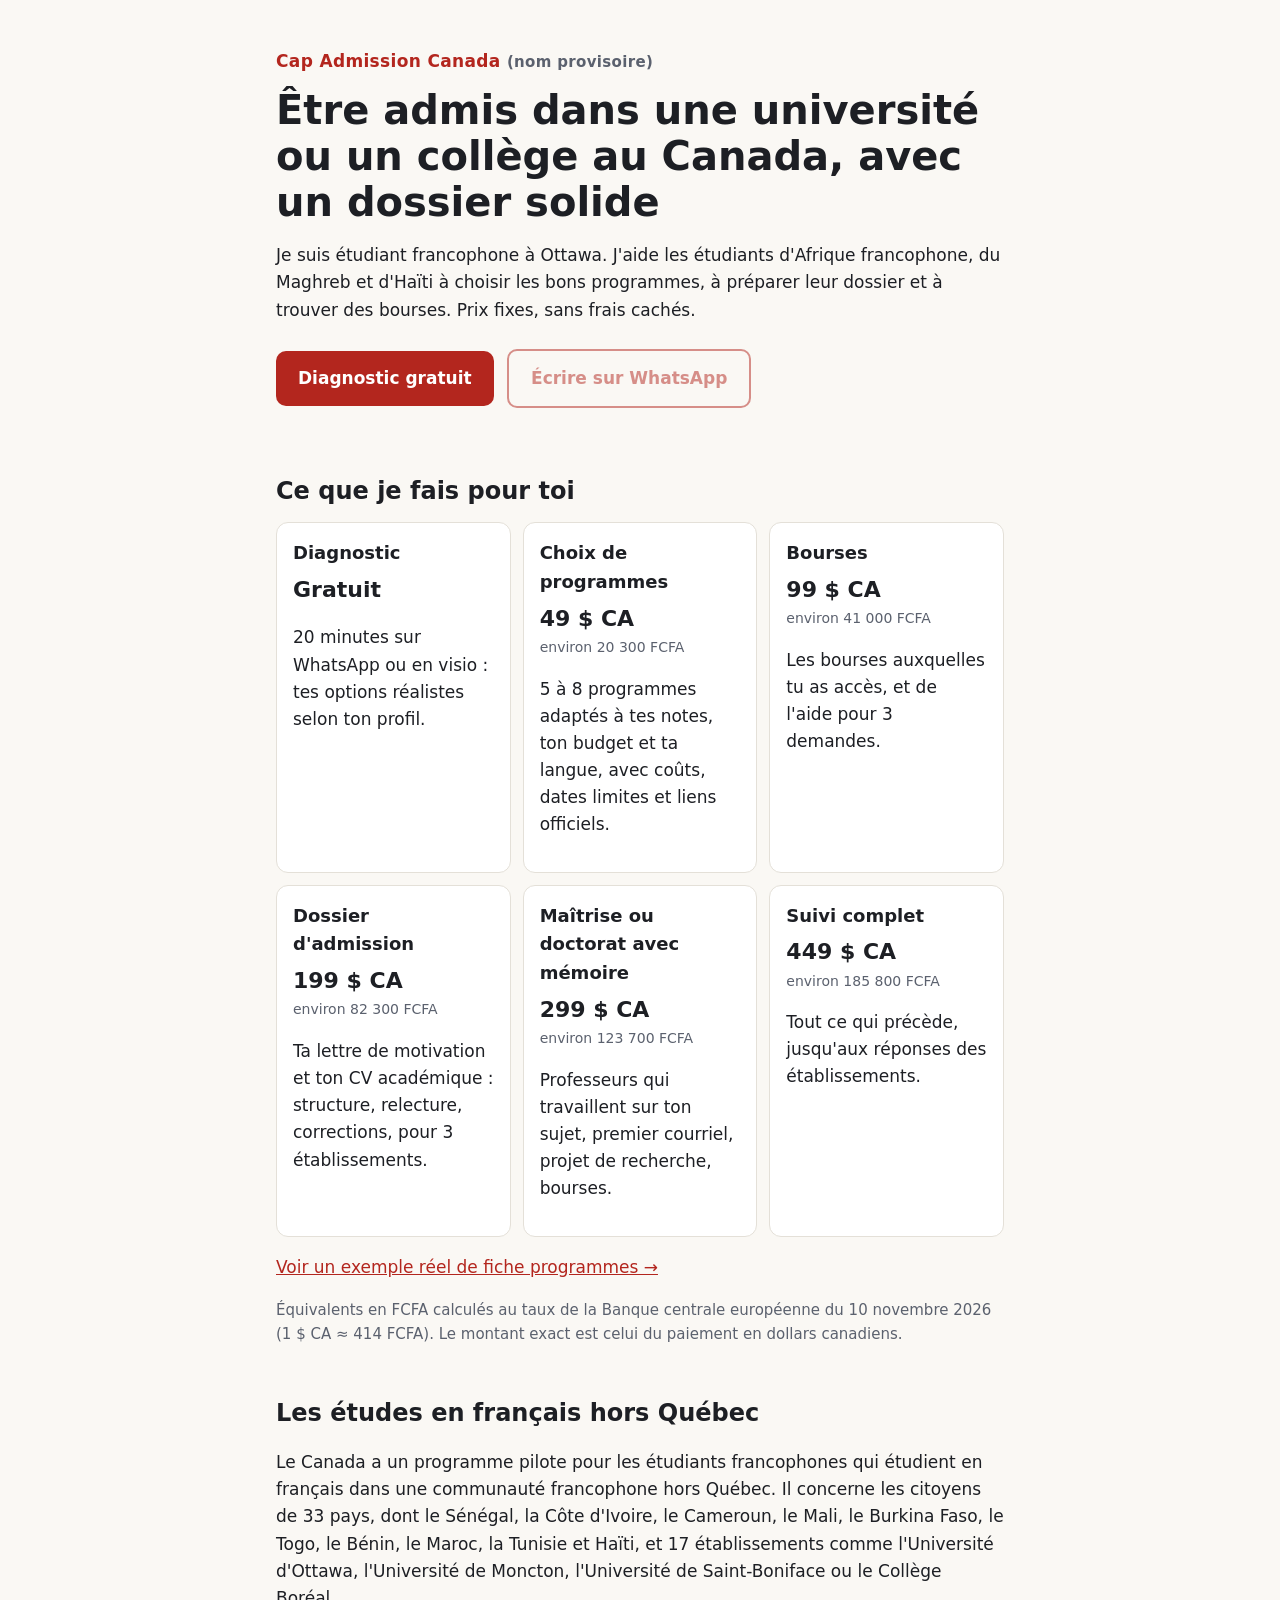
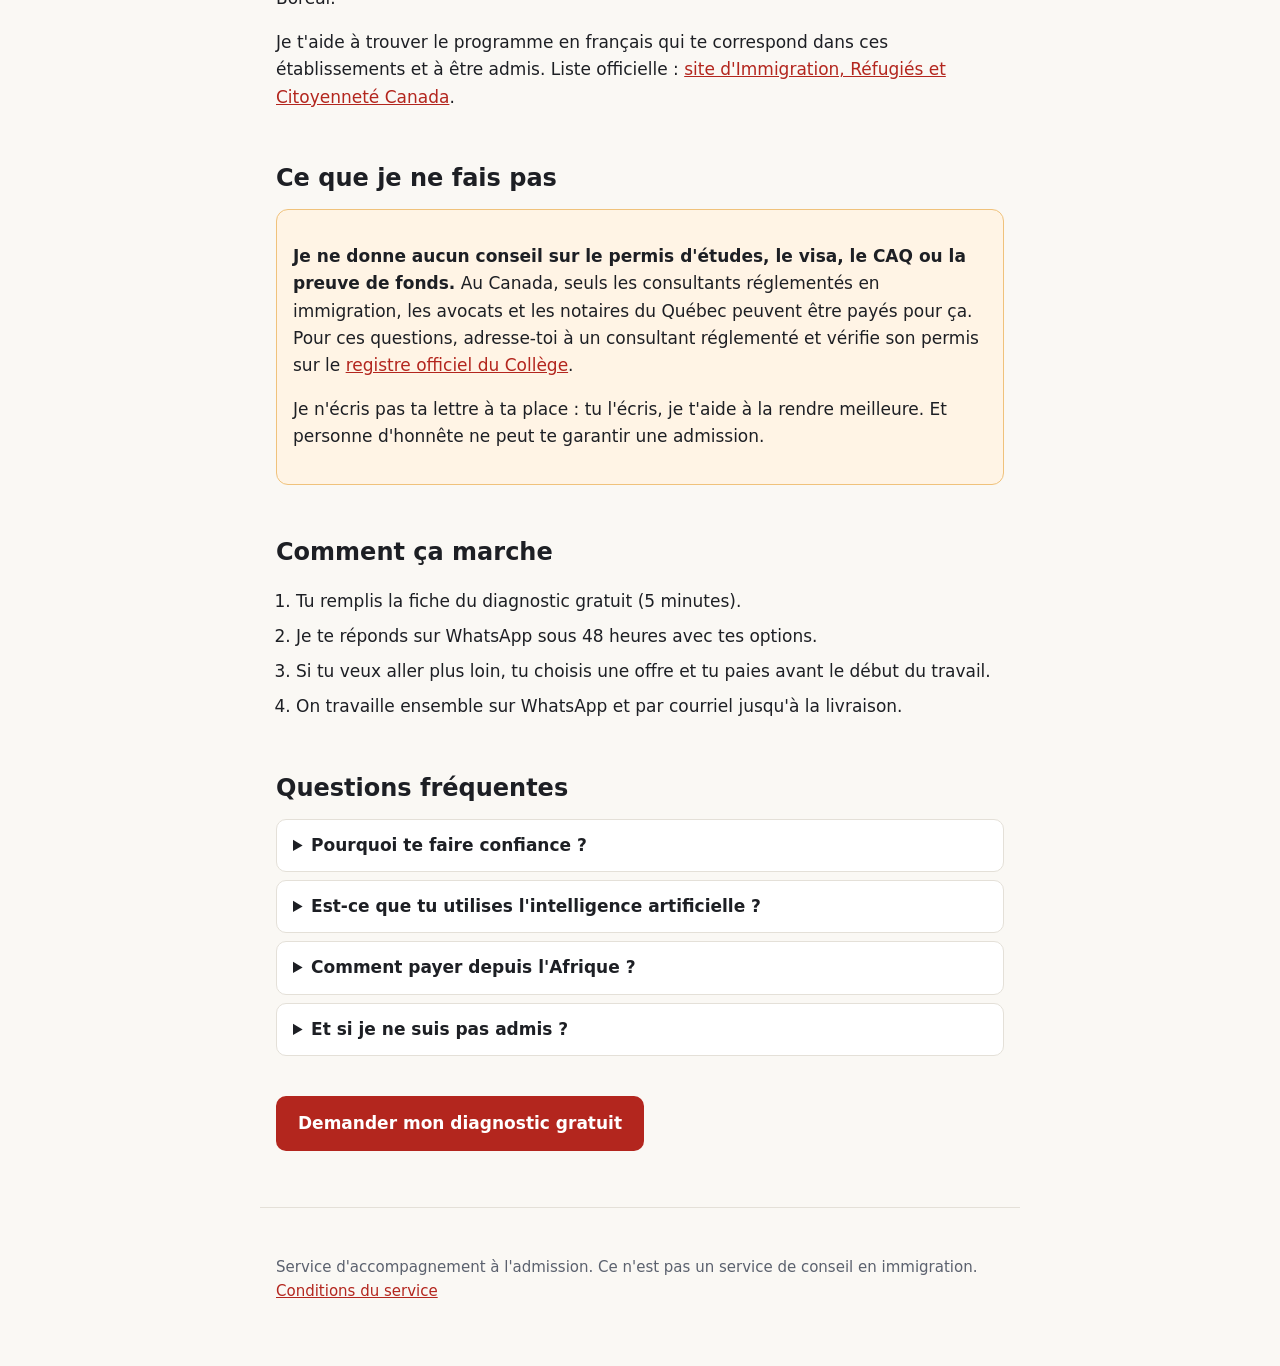
==== index.html @ 04cf4b17 "Balises de partage, robots.txt et plan du site Co-Authored-By: Claude Opus 5.5 <noreply@anthropic.co" ====
<!doctype html>
<html lang="fr">
<head>
<meta charset="utf-8">
<meta name="viewport" content="width=device-width, initial-scale=1">
<title>Études au Canada : aide à l'admission</title>
<meta name="description" content="Accompagnement honnête et à prix fixes pour être admis dans une université ou un collège canadien, par un étudiant francophone d'Ottawa.">
<link rel="canonical" href="https://louikagirard-creator.github.io/admissions-canada/">
<meta property="og:type" content="website">
<meta property="og:title" content="Études au Canada : aide à l'admission">
<meta property="og:description" content="Accompagnement honnête et à prix fixes pour être admis dans une université ou un collège canadien, par un étudiant francophone d'Ottawa.">
<meta property="og:url" content="https://louikagirard-creator.github.io/admissions-canada/">
<meta property="og:locale" content="fr_CA">
<link rel="stylesheet" href="style.css">
</head>
<body>
<header>
  <div class="marque">Cap Admission Canada <span class="doux">(nom provisoire)</span></div>
  <h1>Être admis dans une université ou un collège au Canada, avec un dossier solide</h1>
  <p>Je suis étudiant francophone à Ottawa. J'aide les étudiants d'Afrique francophone, du Maghreb et d'Haïti à choisir les bons programmes, à préparer leur dossier et à trouver des bourses. Prix fixes, sans frais cachés.</p>
  <a class="bouton js-formulaire" href="#">Diagnostic gratuit</a>
  <a class="bouton secondaire js-whatsapp" href="#">Écrire sur WhatsApp</a>
</header>

<main>
  <h2>Ce que je fais pour toi</h2>
  <div class="offres">
    <div class="offre"><h3>Diagnostic</h3><div class="prix">Gratuit</div><p>20 minutes sur WhatsApp ou en visio : tes options réalistes selon ton profil.</p></div>
    <div class="offre"><h3>Choix de programmes</h3><div class="prix">49 $ CA<small>environ 20 300 FCFA</small></div><p>5 à 8 programmes adaptés à tes notes, ton budget et ta langue, avec coûts, dates limites et liens officiels.</p></div>
    <div class="offre"><h3>Bourses</h3><div class="prix">99 $ CA<small>environ 41 000 FCFA</small></div><p>Les bourses auxquelles tu as accès, et de l'aide pour 3 demandes.</p></div>
    <div class="offre"><h3>Dossier d'admission</h3><div class="prix">199 $ CA<small>environ 82 300 FCFA</small></div><p>Ta lettre de motivation et ton CV académique : structure, relecture, corrections, pour 3 établissements.</p></div>
    <div class="offre"><h3>Maîtrise ou doctorat avec mémoire</h3><div class="prix">299 $ CA<small>environ 123 700 FCFA</small></div><p>Professeurs qui travaillent sur ton sujet, premier courriel, projet de recherche, bourses.</p></div>
    <div class="offre"><h3>Suivi complet</h3><div class="prix">449 $ CA<small>environ 185 800 FCFA</small></div><p>Tout ce qui précède, jusqu'aux réponses des établissements.</p></div>
  </div>
  <p><a href="exemple.html">Voir un exemple réel de fiche programmes →</a></p>
  <p class="doux">Équivalents en FCFA calculés au taux de la Banque centrale européenne du 10 novembre 2026 (1 $ CA ≈ 414 FCFA). Le montant exact est celui du paiement en dollars canadiens.</p>

  <h2>Les études en français hors Québec</h2>
  <p>Le Canada a un programme pilote pour les étudiants francophones qui étudient en français dans une communauté francophone hors Québec. Il concerne les citoyens de 33 pays, dont le Sénégal, la Côte d'Ivoire, le Cameroun, le Mali, le Burkina Faso, le Togo, le Bénin, le Maroc, la Tunisie et Haïti, et 17 établissements comme l'Université d'Ottawa, l'Université de Moncton, l'Université de Saint-Boniface ou le Collège Boréal.</p>
  <p>Je t'aide à trouver le programme en français qui te correspond dans ces établissements et à être admis. Liste officielle : <a href="https://www.canada.ca/en/immigration-refugees-citizenship/services/study-canada/study-permit/fmc-student-pilot.html" rel="noopener">site d'Immigration, Réfugiés et Citoyenneté Canada</a>.</p>

  <h2>Ce que je ne fais pas</h2>
  <div class="encadre">
    <p><strong>Je ne donne aucun conseil sur le permis d'études, le visa, le CAQ ou la preuve de fonds.</strong> Au Canada, seuls les consultants réglementés en immigration, les avocats et les notaires du Québec peuvent être payés pour ça. Pour ces questions, adresse-toi à un consultant réglementé et vérifie son permis sur le <a href="https://register.college-ic.ca/" rel="noopener">registre officiel du Collège</a>.</p>
    <p>Je n'écris pas ta lettre à ta place : tu l'écris, je t'aide à la rendre meilleure. Et personne d'honnête ne peut te garantir une admission.</p>
  </div>

  <h2>Comment ça marche</h2>
  <ol class="etapes">
    <li>Tu remplis la fiche du diagnostic gratuit (5 minutes).</li>
    <li>Je te réponds sur WhatsApp sous 48 heures avec tes options.</li>
    <li>Si tu veux aller plus loin, tu choisis une offre et tu paies avant le début du travail.</li>
    <li>On travaille ensemble sur WhatsApp et par courriel jusqu'à la livraison.</li>
  </ol>

  <h2>Questions fréquentes</h2>
  <details><summary>Pourquoi te faire confiance ?</summary><p>Mes prix sont publics, je ne promets rien d'impossible et je te rembourse entièrement si le travail n'a pas commencé. J'étudie moi-même au Canada : je connais les dossiers, les campus et la vie ici.</p></details>
  <details><summary>Est-ce que tu utilises l'intelligence artificielle ?</summary><p>Oui, pour chercher des programmes et des professeurs plus vite. Mais je vérifie chaque date limite et chaque frais sur le site officiel de l'établissement, et ta lettre reste écrite par toi.</p></details>
  <details><summary>Comment payer depuis l'Afrique ?</summary><p>Par carte ou par un lien de paiement en ligne. Un proche au Canada ou en France peut aussi payer pour toi. Le paiement par mobile money arrive bientôt.</p></details>
  <details><summary>Et si je ne suis pas admis ?</summary><p>C'est l'établissement qui décide, et personne ne peut le garantir. C'est pour ça qu'on postule à plusieurs programmes bien choisis.</p></details>

  <p style="margin-top:32px"><a class="bouton js-formulaire" href="#">Demander mon diagnostic gratuit</a></p>
</main>

<footer>
  <p class="doux">Service d'accompagnement à l'admission. Ce n'est pas un service de conseil en immigration. <a href="conditions.html">Conditions du service</a></p>
</footer>

<script>
  // À remplir avant la mise en ligne. Tant que c'est vide, les boutons sont grisés.
  const WHATSAPP = ""; // numéro en chiffres seulement, avec l'indicatif : ex. "16135551234"
  const FORMULAIRE = "https://docs.google.com/forms/d/e/1FAIpQLSfpNTmNaUqt3iOnL_F3751Bq4_EZ-hFsQUGsPIdnlfzXp_Y2A/viewform"; // fiche Google Forms (publiée le 11 novembre 2026)
  const lier = (selecteur, url) => document.querySelectorAll(selecteur).forEach((a) => {
    if (url) { a.href = url; a.target = "_blank"; a.rel = "noopener"; }
    else { a.setAttribute("aria-disabled", "true"); a.title = "Bientôt disponible"; }
  });
  lier(".js-whatsapp", WHATSAPP ? "https://wa.me/" + WHATSAPP : "");
  lier(".js-formulaire", FORMULAIRE);
</script>
</body>
</html>
---- style.css ----
:root {
  --fond: #faf8f4;
  --surface: #ffffff;
  --texte: #1d1f24;
  --doux: #5b616e;
  --accent: #b3261e;
  --accent-texte: #ffffff;
  --ligne: #e4e0d8;
  --encadre: #fff4e5;
  --encadre-ligne: #f0c27b;
}
@media (prefers-color-scheme: dark) {
  :root {
    --fond: #16181c;
    --surface: #1f2228;
    --texte: #eceae6;
    --doux: #a3a8b3;
    --accent: #ef6b62;
    --accent-texte: #16181c;
    --ligne: #343842;
    --encadre: #2b2418;
    --encadre-ligne: #7a5a26;
  }
}
* { box-sizing: border-box; }
body {
  margin: 0;
  background: var(--fond);
  color: var(--texte);
  font: 17px/1.6 system-ui, -apple-system, "Segoe UI", Roboto, sans-serif;
}
main, header, footer { max-width: 760px; margin: 0 auto; padding: 0 16px; }
header { padding-top: 48px; padding-bottom: 8px; }
.marque { font-weight: 700; color: var(--accent); letter-spacing: .02em; }
h1 { font-size: clamp(28px, 6vw, 40px); line-height: 1.15; margin: 12px 0; }
h2 { font-size: 24px; margin: 48px 0 12px; }
a { color: var(--accent); }
.doux { color: var(--doux); font-size: 15px; }
.bouton {
  display: inline-block; background: var(--accent); color: var(--accent-texte);
  padding: 14px 22px; border-radius: 10px; font-weight: 600; text-decoration: none; margin: 8px 8px 8px 0;
}
.bouton.secondaire { background: transparent; color: var(--accent); border: 2px solid var(--accent); }
.bouton[aria-disabled="true"] { opacity: .5; pointer-events: none; }
.offres { display: grid; gap: 12px; grid-template-columns: repeat(auto-fit, minmax(220px, 1fr)); }
.offre { background: var(--surface); border: 1px solid var(--ligne); border-radius: 12px; padding: 16px; }
.offre h3 { margin: 0 0 4px; font-size: 18px; }
.prix { font-size: 22px; font-weight: 700; }
.prix small { font-size: 14px; font-weight: 400; color: var(--doux); display: block; }
.encadre { background: var(--encadre); border: 1px solid var(--encadre-ligne); border-radius: 12px; padding: 16px; }
ol.etapes { padding-left: 20px; }
ol.etapes li { margin-bottom: 8px; }
details { background: var(--surface); border: 1px solid var(--ligne); border-radius: 10px; padding: 12px 16px; margin-bottom: 8px; }
summary { cursor: pointer; font-weight: 600; }
footer { padding-top: 32px; padding-bottom: 48px; border-top: 1px solid var(--ligne); margin-top: 48px; }
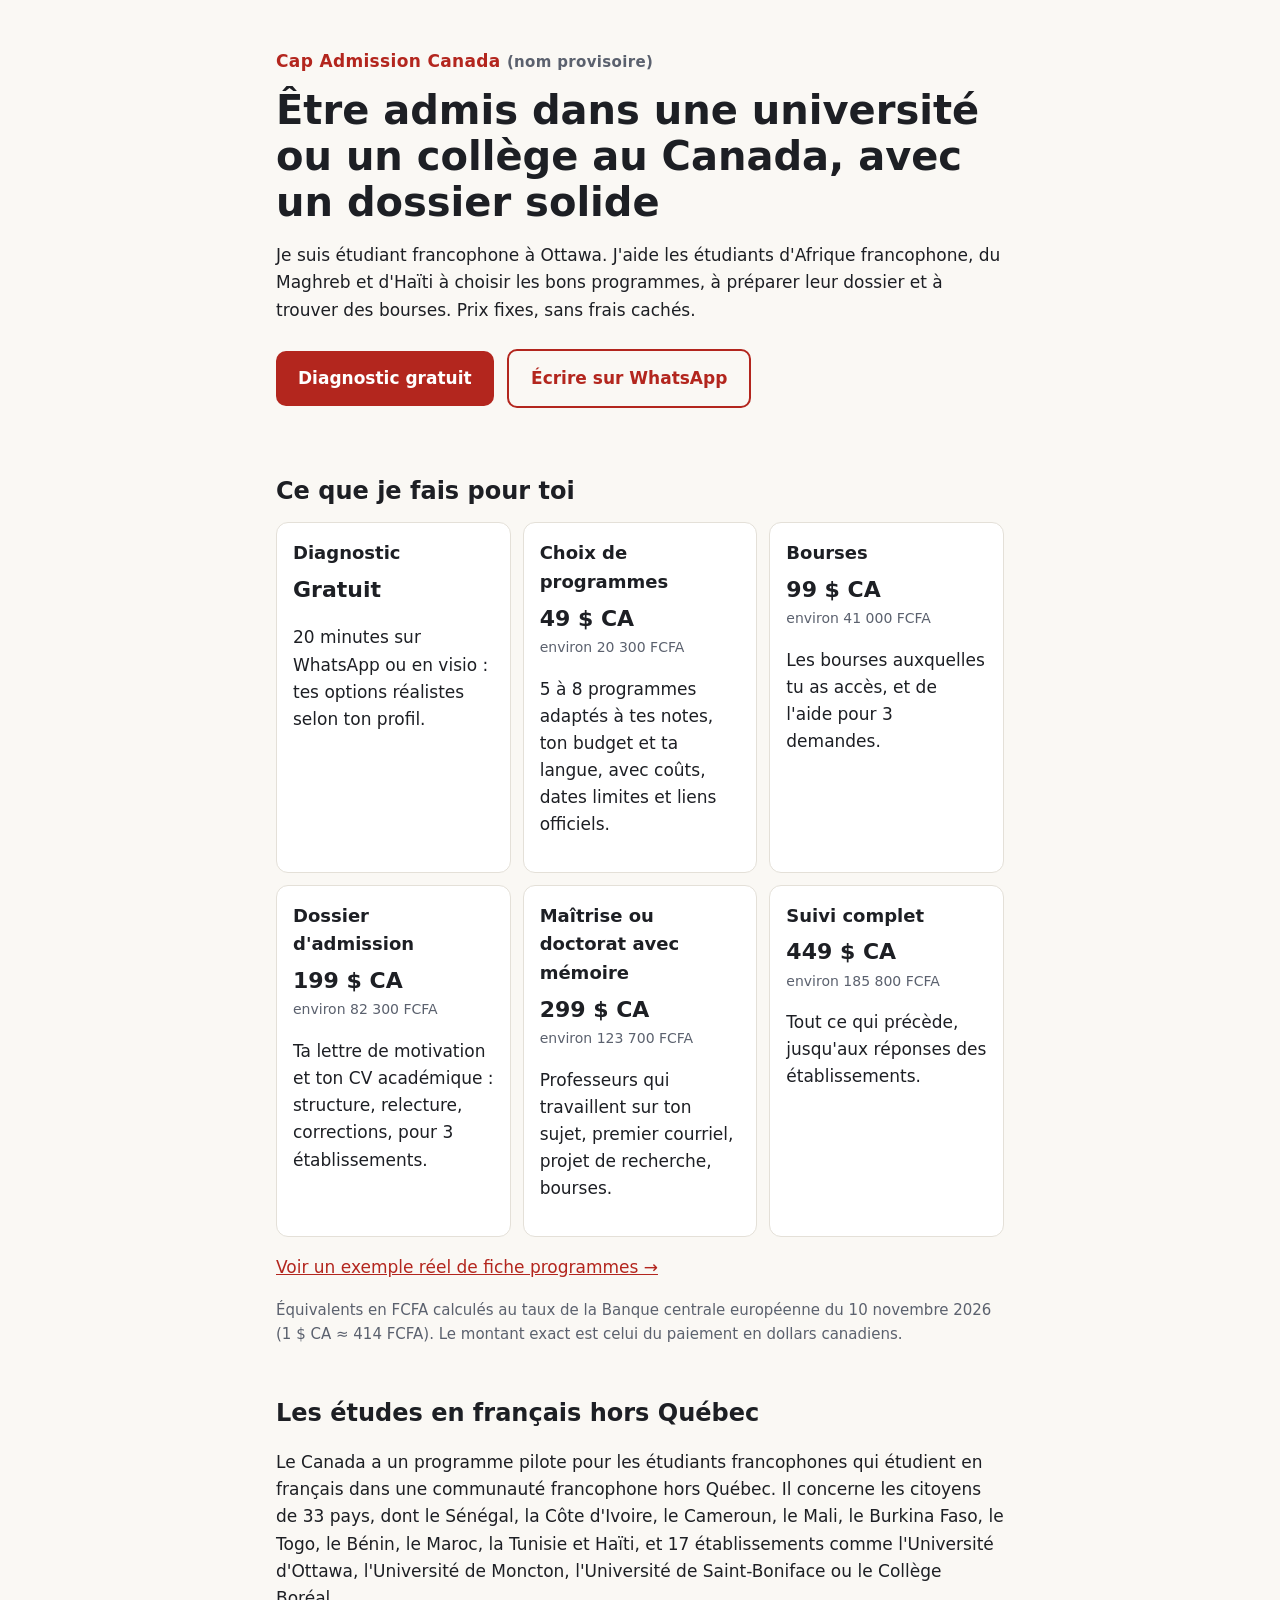
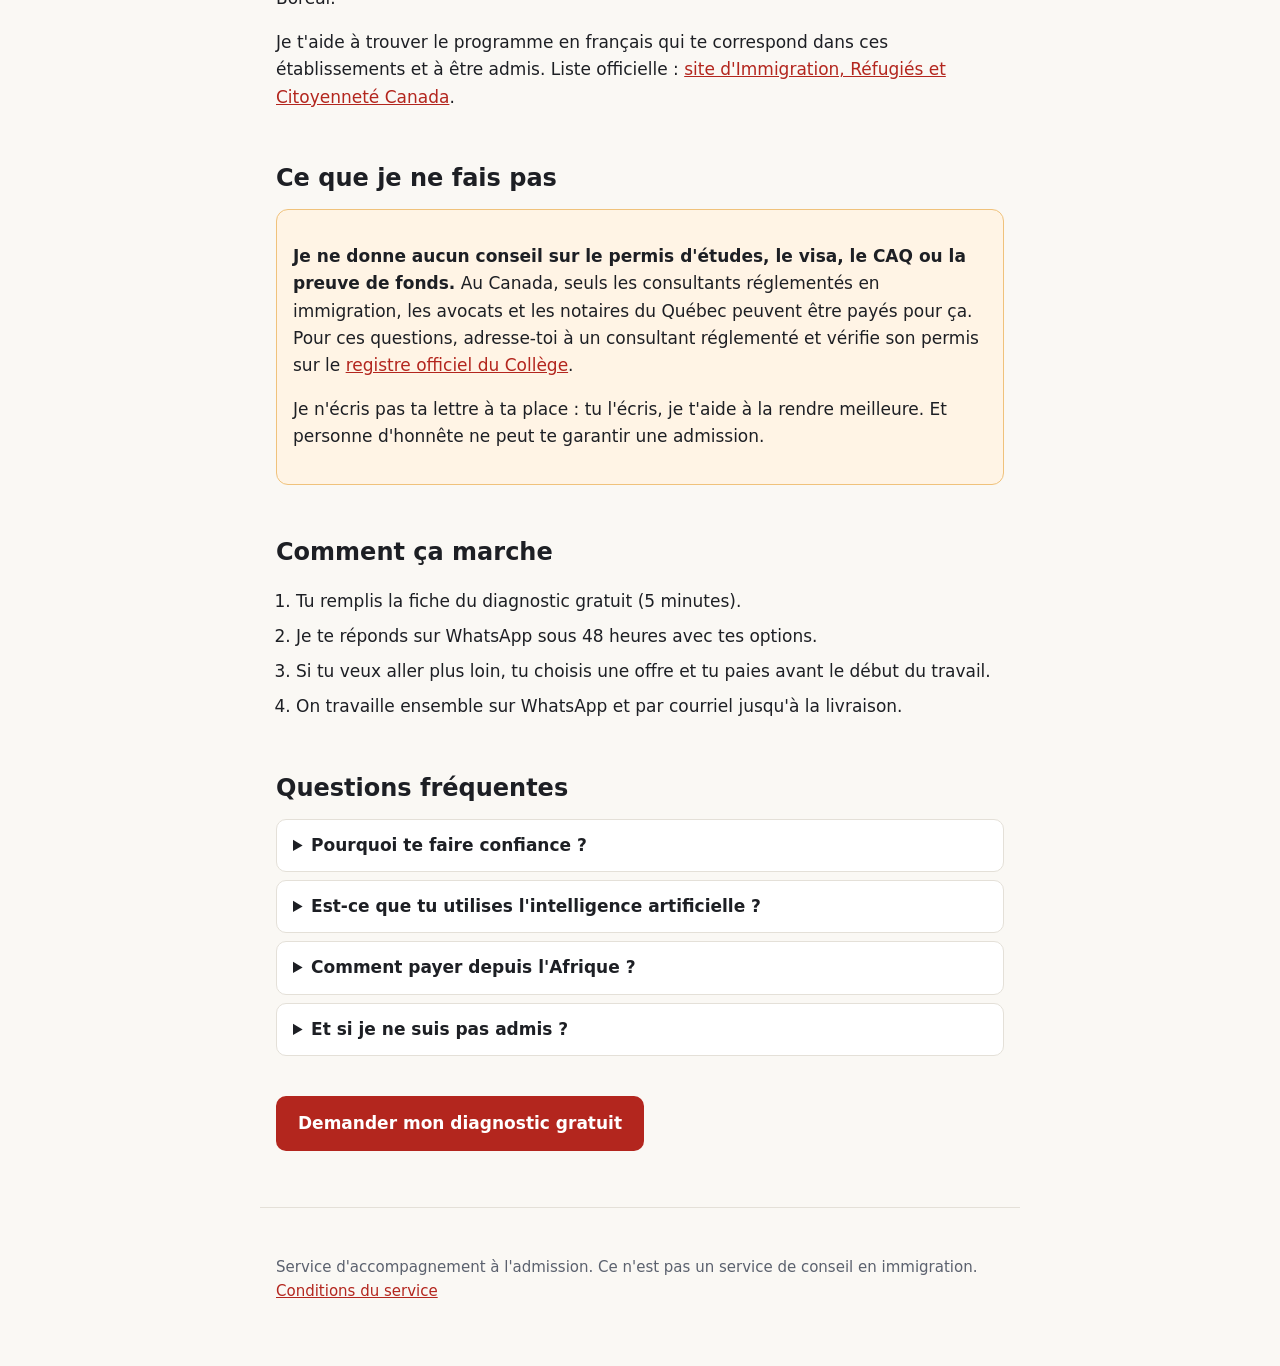
==== commit 1e84008f: "Active le bouton WhatsApp Co-Authored-By: Claude Opus 5.5 <noreply@anthropic.com>" ====
--- a/index.html
+++ b/index.html
@@ -68,13 +68,14 @@
 
 <script>
   // À remplir avant la mise en ligne. Tant que c'est vide, les boutons sont grisés.
-  const WHATSAPP = ""; // numéro en chiffres seulement, avec l'indicatif : ex. "16135551234"
+  const WHATSAPP = "18196395358"; // numéro WhatsApp Business, chiffres seulement, avec l'indicatif
+  const MESSAGE_WHATSAPP = "Bonjour, je veux un diagnostic gratuit pour étudier au Canada.";
   const FORMULAIRE = "https://docs.google.com/forms/d/e/1FAIpQLSfpNTmNaUqt3iOnL_F3751Bq4_EZ-hFsQUGsPIdnlfzXp_Y2A/viewform"; // fiche Google Forms (publiée le 11 novembre 2026)
   const lier = (selecteur, url) => document.querySelectorAll(selecteur).forEach((a) => {
     if (url) { a.href = url; a.target = "_blank"; a.rel = "noopener"; }
     else { a.setAttribute("aria-disabled", "true"); a.title = "Bientôt disponible"; }
   });
-  lier(".js-whatsapp", WHATSAPP ? "https://wa.me/" + WHATSAPP : "");
+  lier(".js-whatsapp", WHATSAPP ? "https://wa.me/" + WHATSAPP + "?text=" + encodeURIComponent(MESSAGE_WHATSAPP) : "");
   lier(".js-formulaire", FORMULAIRE);
 </script>
 </body>
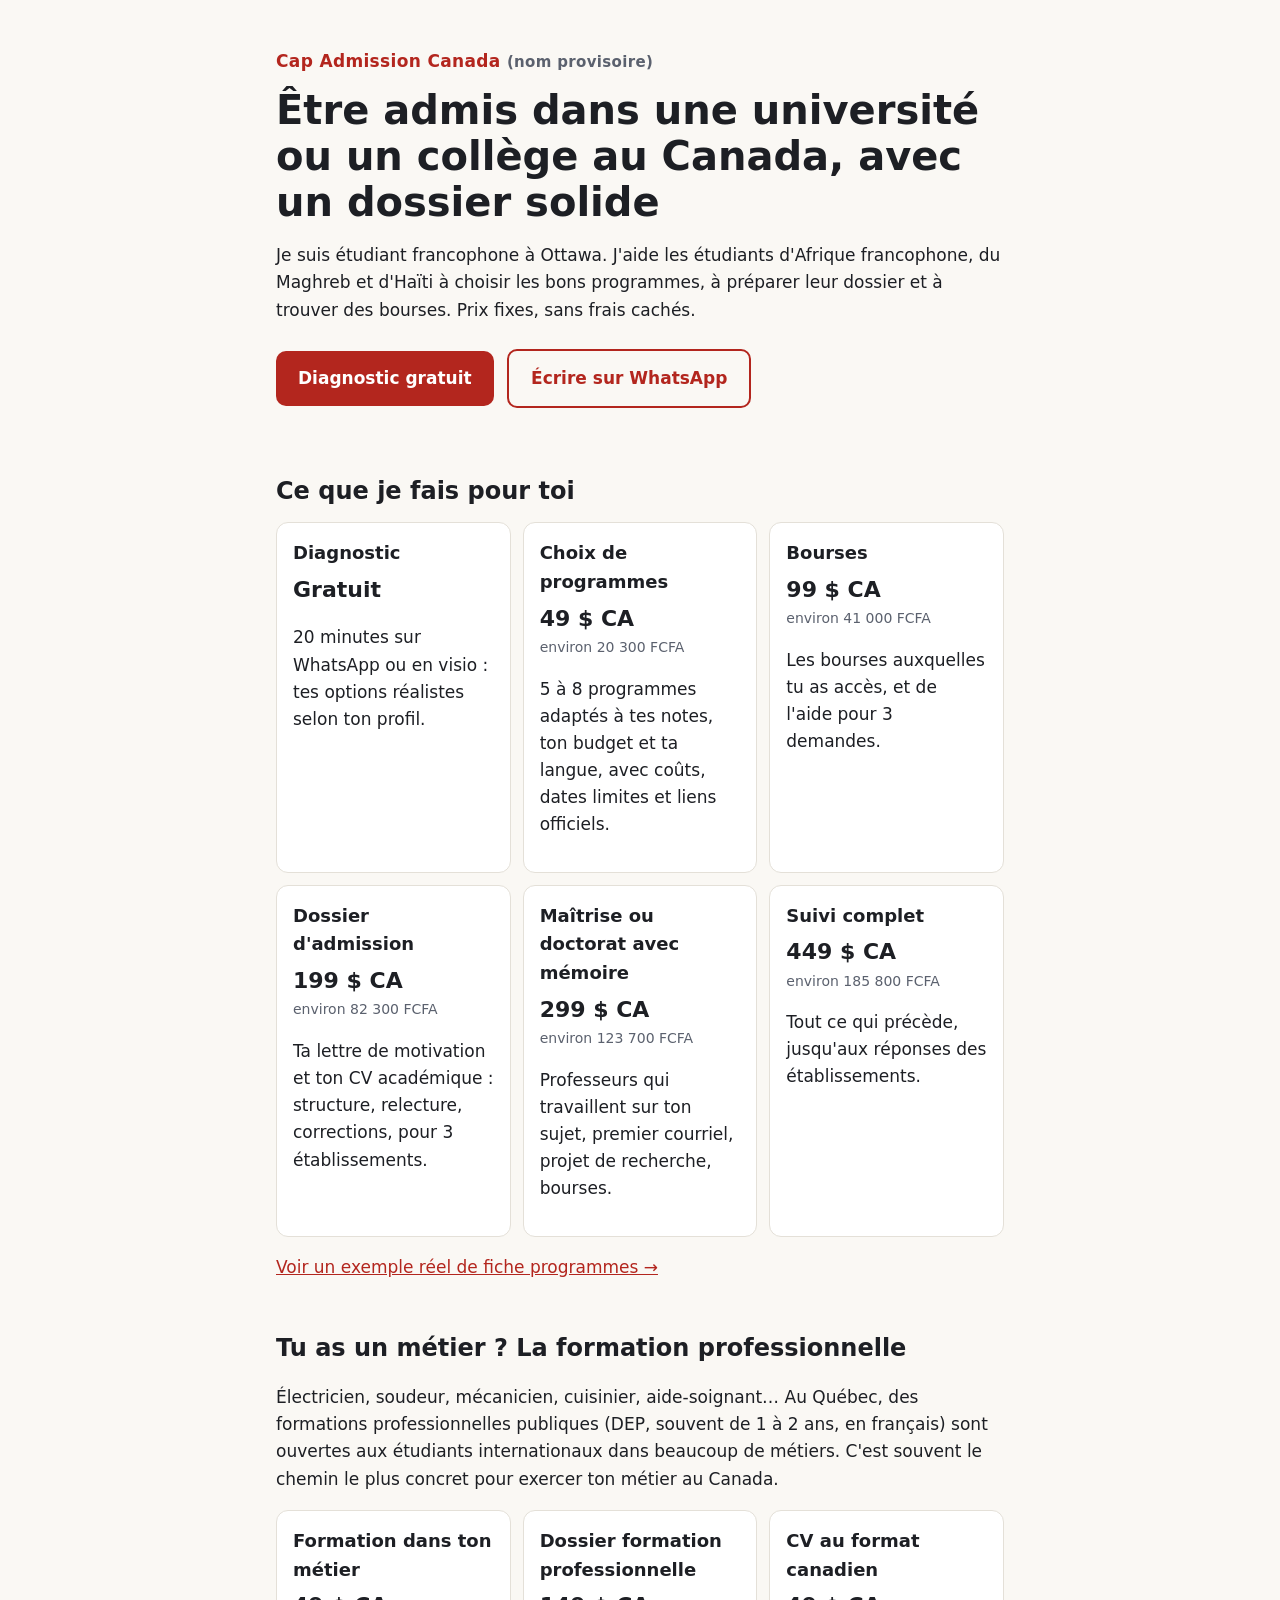
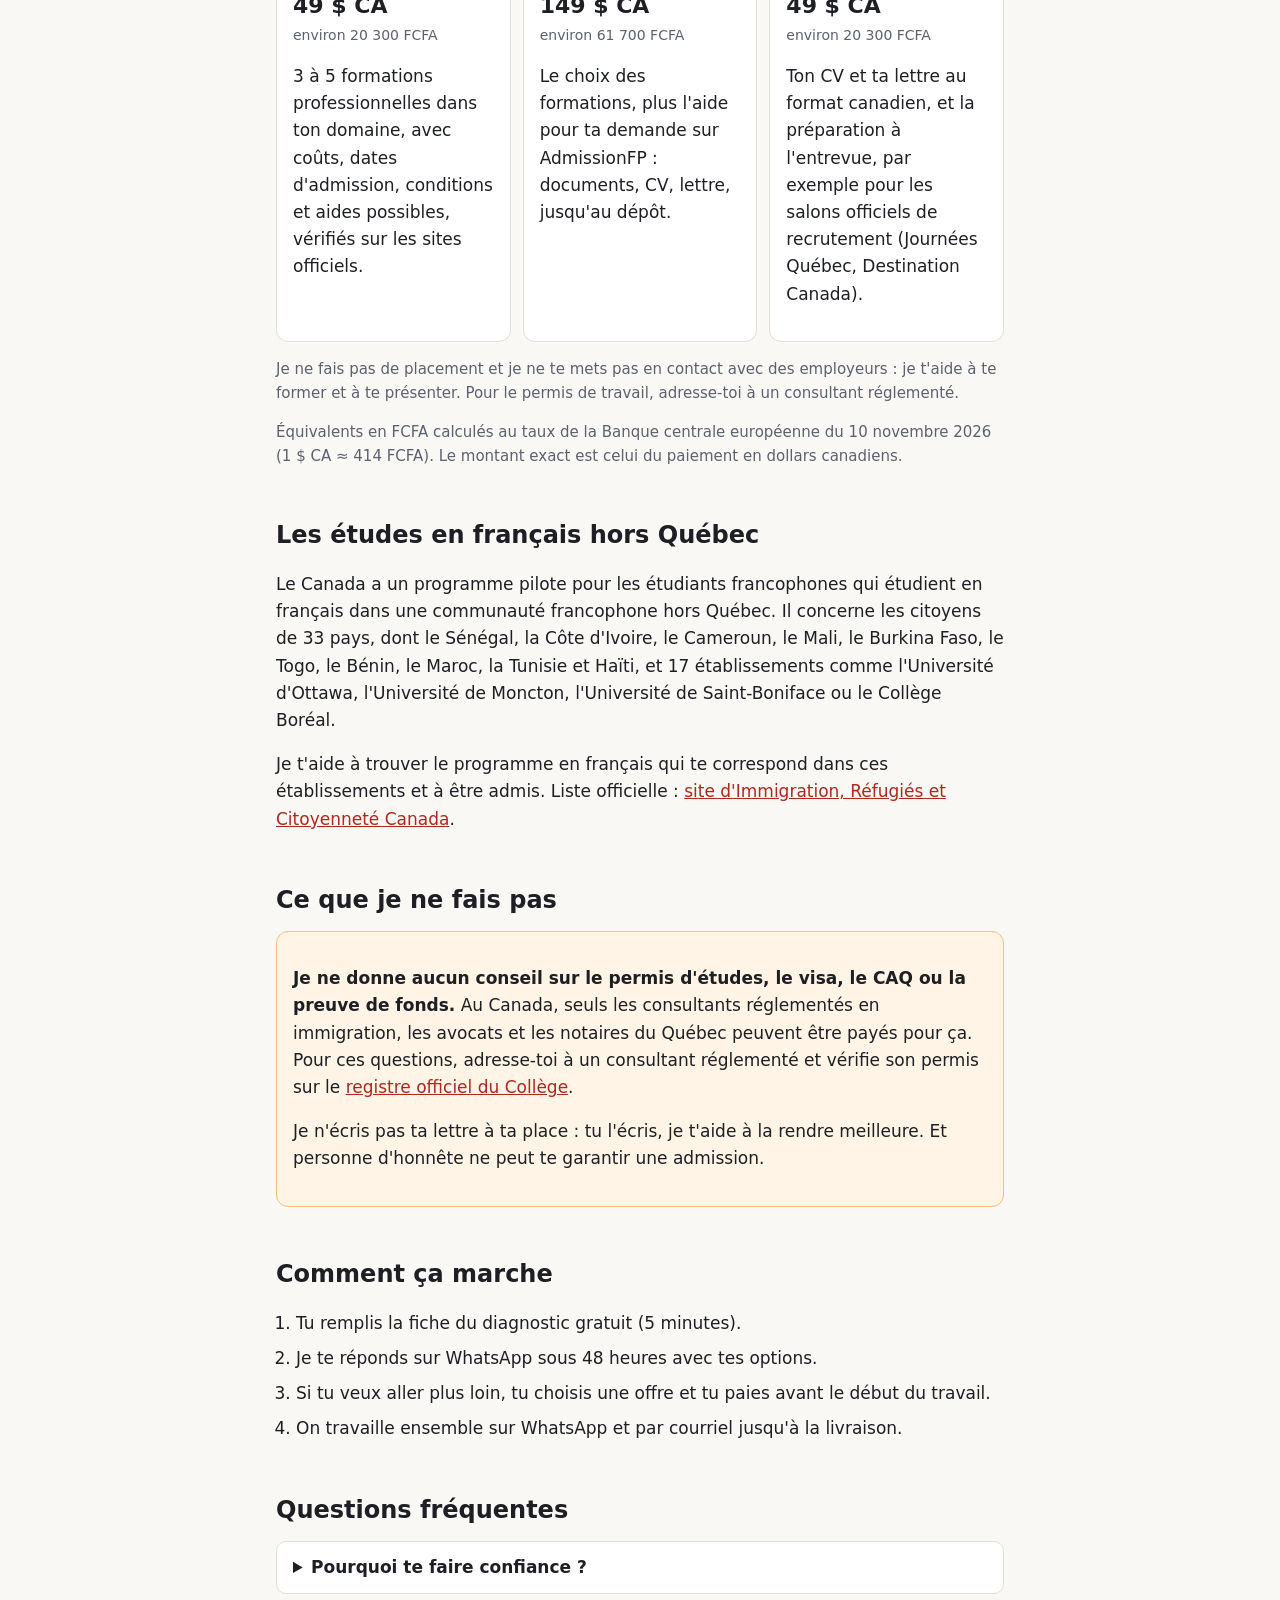
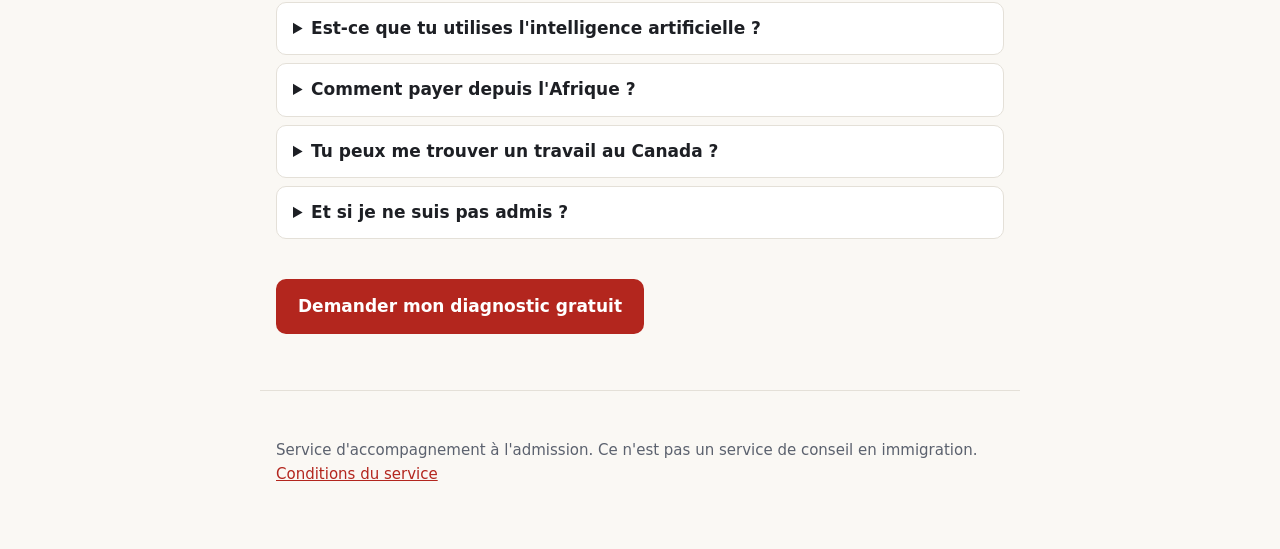
==== commit 167af824: "Offres formation professionnelle et CV canadien, sans placement Co-Authored-By: Claude Opus 5.5 <nor" ====
--- a/index.html
+++ b/index.html
@@ -33,6 +33,14 @@
     <div class="offre"><h3>Suivi complet</h3><div class="prix">449 $ CA<small>environ 185 800 FCFA</small></div><p>Tout ce qui précède, jusqu'aux réponses des établissements.</p></div>
   </div>
   <p><a href="exemple.html">Voir un exemple réel de fiche programmes →</a></p>
+  <h2>Tu as un métier ? La formation professionnelle</h2>
+  <p>Électricien, soudeur, mécanicien, cuisinier, aide-soignant… Au Québec, des formations professionnelles publiques (DEP, souvent de 1 à 2 ans, en français) sont ouvertes aux étudiants internationaux dans beaucoup de métiers. C'est souvent le chemin le plus concret pour exercer ton métier au Canada.</p>
+  <div class="offres">
+    <div class="offre"><h3>Formation dans ton métier</h3><div class="prix">49 $ CA<small>environ 20 300 FCFA</small></div><p>3 à 5 formations professionnelles dans ton domaine, avec coûts, dates d'admission, conditions et aides possibles, vérifiés sur les sites officiels.</p></div>
+    <div class="offre"><h3>Dossier formation professionnelle</h3><div class="prix">149 $ CA<small>environ 61 700 FCFA</small></div><p>Le choix des formations, plus l'aide pour ta demande sur AdmissionFP : documents, CV, lettre, jusqu'au dépôt.</p></div>
+    <div class="offre"><h3>CV au format canadien</h3><div class="prix">49 $ CA<small>environ 20 300 FCFA</small></div><p>Ton CV et ta lettre au format canadien, et la préparation à l'entrevue, par exemple pour les salons officiels de recrutement (Journées Québec, Destination Canada).</p></div>
+  </div>
+  <p class="doux">Je ne fais pas de placement et je ne te mets pas en contact avec des employeurs : je t'aide à te former et à te présenter. Pour le permis de travail, adresse-toi à un consultant réglementé.</p>
   <p class="doux">Équivalents en FCFA calculés au taux de la Banque centrale européenne du 10 novembre 2026 (1 $ CA ≈ 414 FCFA). Le montant exact est celui du paiement en dollars canadiens.</p>
 
   <h2>Les études en français hors Québec</h2>
@@ -57,6 +65,7 @@
   <details><summary>Pourquoi te faire confiance ?</summary><p>Mes prix sont publics, je ne promets rien d'impossible et je te rembourse entièrement si le travail n'a pas commencé. J'étudie moi-même au Canada : je connais les dossiers, les campus et la vie ici.</p></details>
   <details><summary>Est-ce que tu utilises l'intelligence artificielle ?</summary><p>Oui, pour chercher des programmes et des professeurs plus vite. Mais je vérifie chaque date limite et chaque frais sur le site officiel de l'établissement, et ta lettre reste écrite par toi.</p></details>
   <details><summary>Comment payer depuis l'Afrique ?</summary><p>Par carte ou par un lien de paiement en ligne. Un proche au Canada ou en France peut aussi payer pour toi. Le paiement par mobile money arrive bientôt.</p></details>
+  <details><summary>Tu peux me trouver un travail au Canada ?</summary><p>Non. Je ne fais pas de recrutement et je ne vends aucune offre d'emploi : méfie-toi de quiconque te promet un emploi au Canada contre de l'argent. Par contre, si tu as un métier, je peux t'aider à entrer dans une formation professionnelle au Québec, et préparer ton CV au format canadien.</p></details>
   <details><summary>Et si je ne suis pas admis ?</summary><p>C'est l'établissement qui décide, et personne ne peut le garantir. C'est pour ça qu'on postule à plusieurs programmes bien choisis.</p></details>
 
   <p style="margin-top:32px"><a class="bouton js-formulaire" href="#">Demander mon diagnostic gratuit</a></p>
@@ -68,7 +77,7 @@
 
 <script>
   // À remplir avant la mise en ligne. Tant que c'est vide, les boutons sont grisés.
-  const WHATSAPP = "18196395358"; // numéro WhatsApp Business, chiffres seulement, avec l'indicatif
+  const WHATSAPP = "12638812914"; // numéro WhatsApp Business, chiffres seulement, avec l'indicatif
   const MESSAGE_WHATSAPP = "Bonjour, je veux un diagnostic gratuit pour étudier au Canada.";
   const FORMULAIRE = "https://docs.google.com/forms/d/e/1FAIpQLSfpNTmNaUqt3iOnL_F3751Bq4_EZ-hFsQUGsPIdnlfzXp_Y2A/viewform"; // fiche Google Forms (publiée le 11 novembre 2026)
   const lier = (selecteur, url) => document.querySelectorAll(selecteur).forEach((a) => {
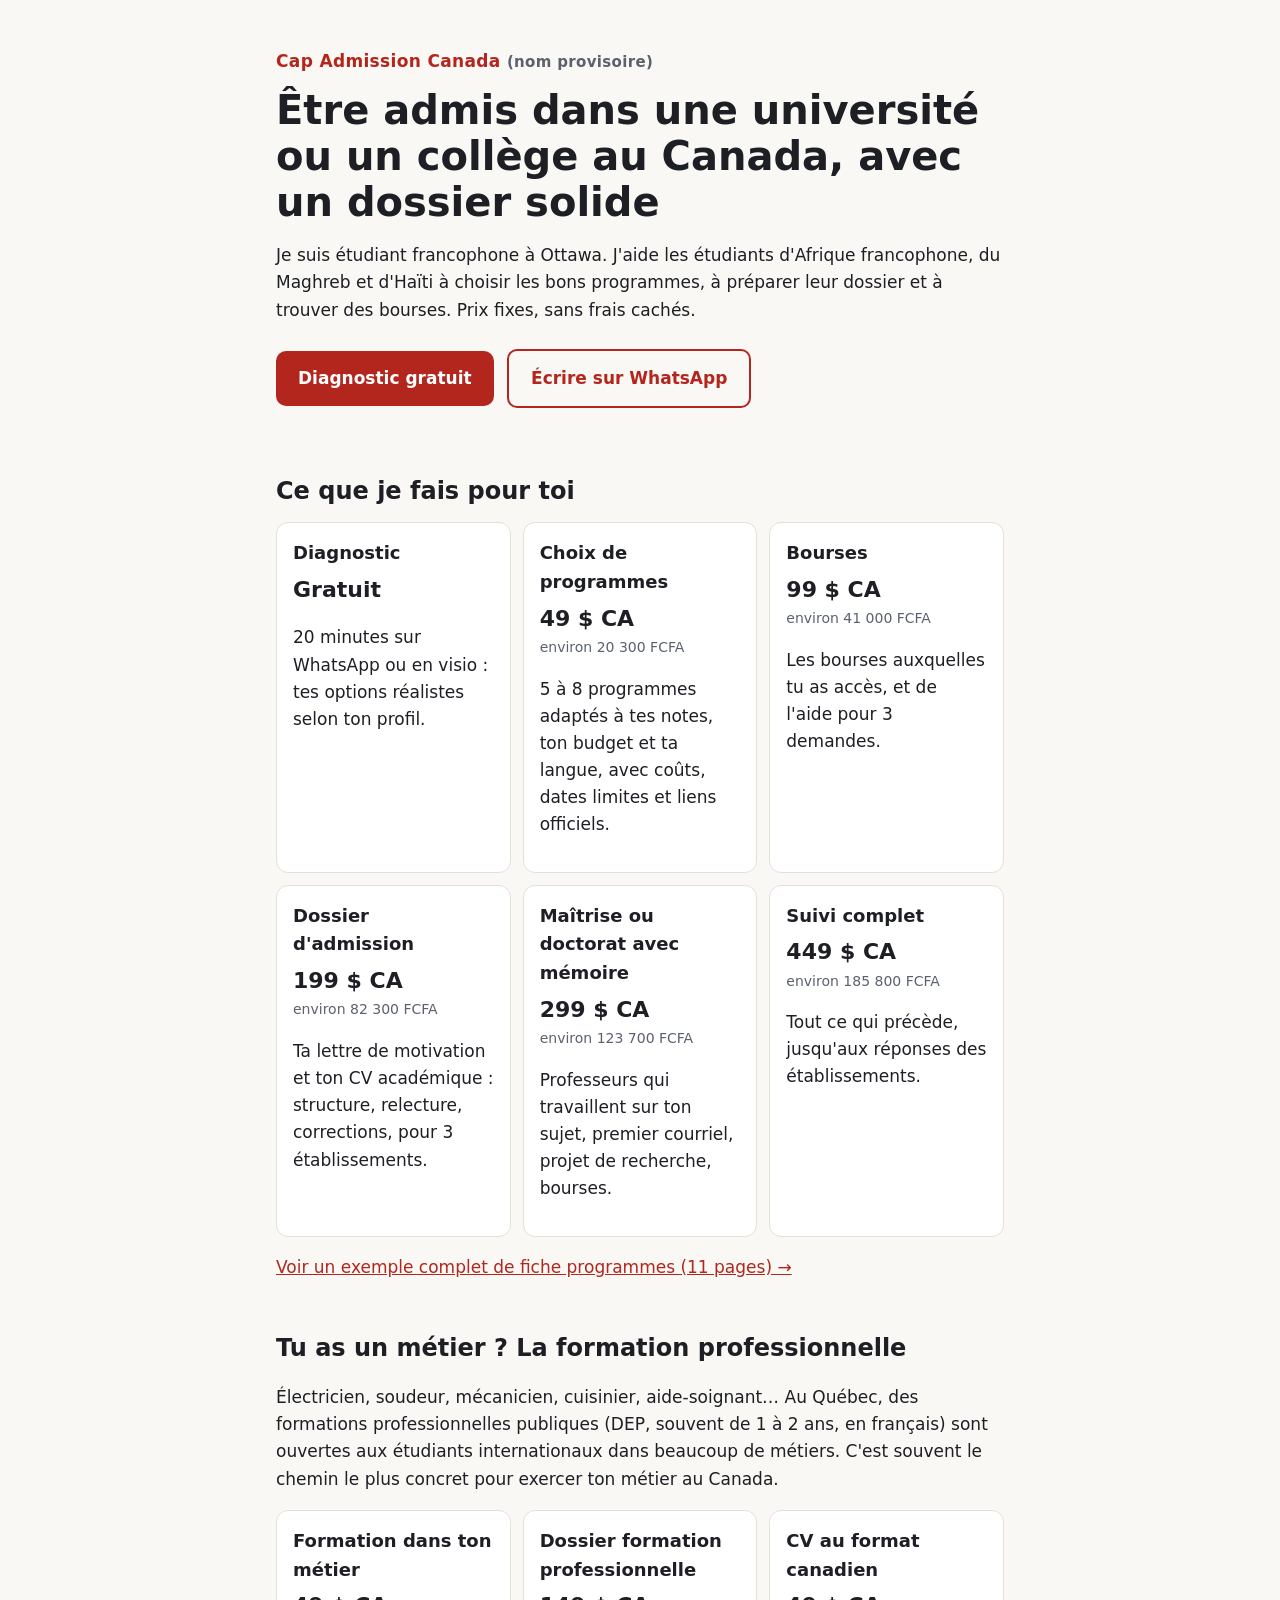
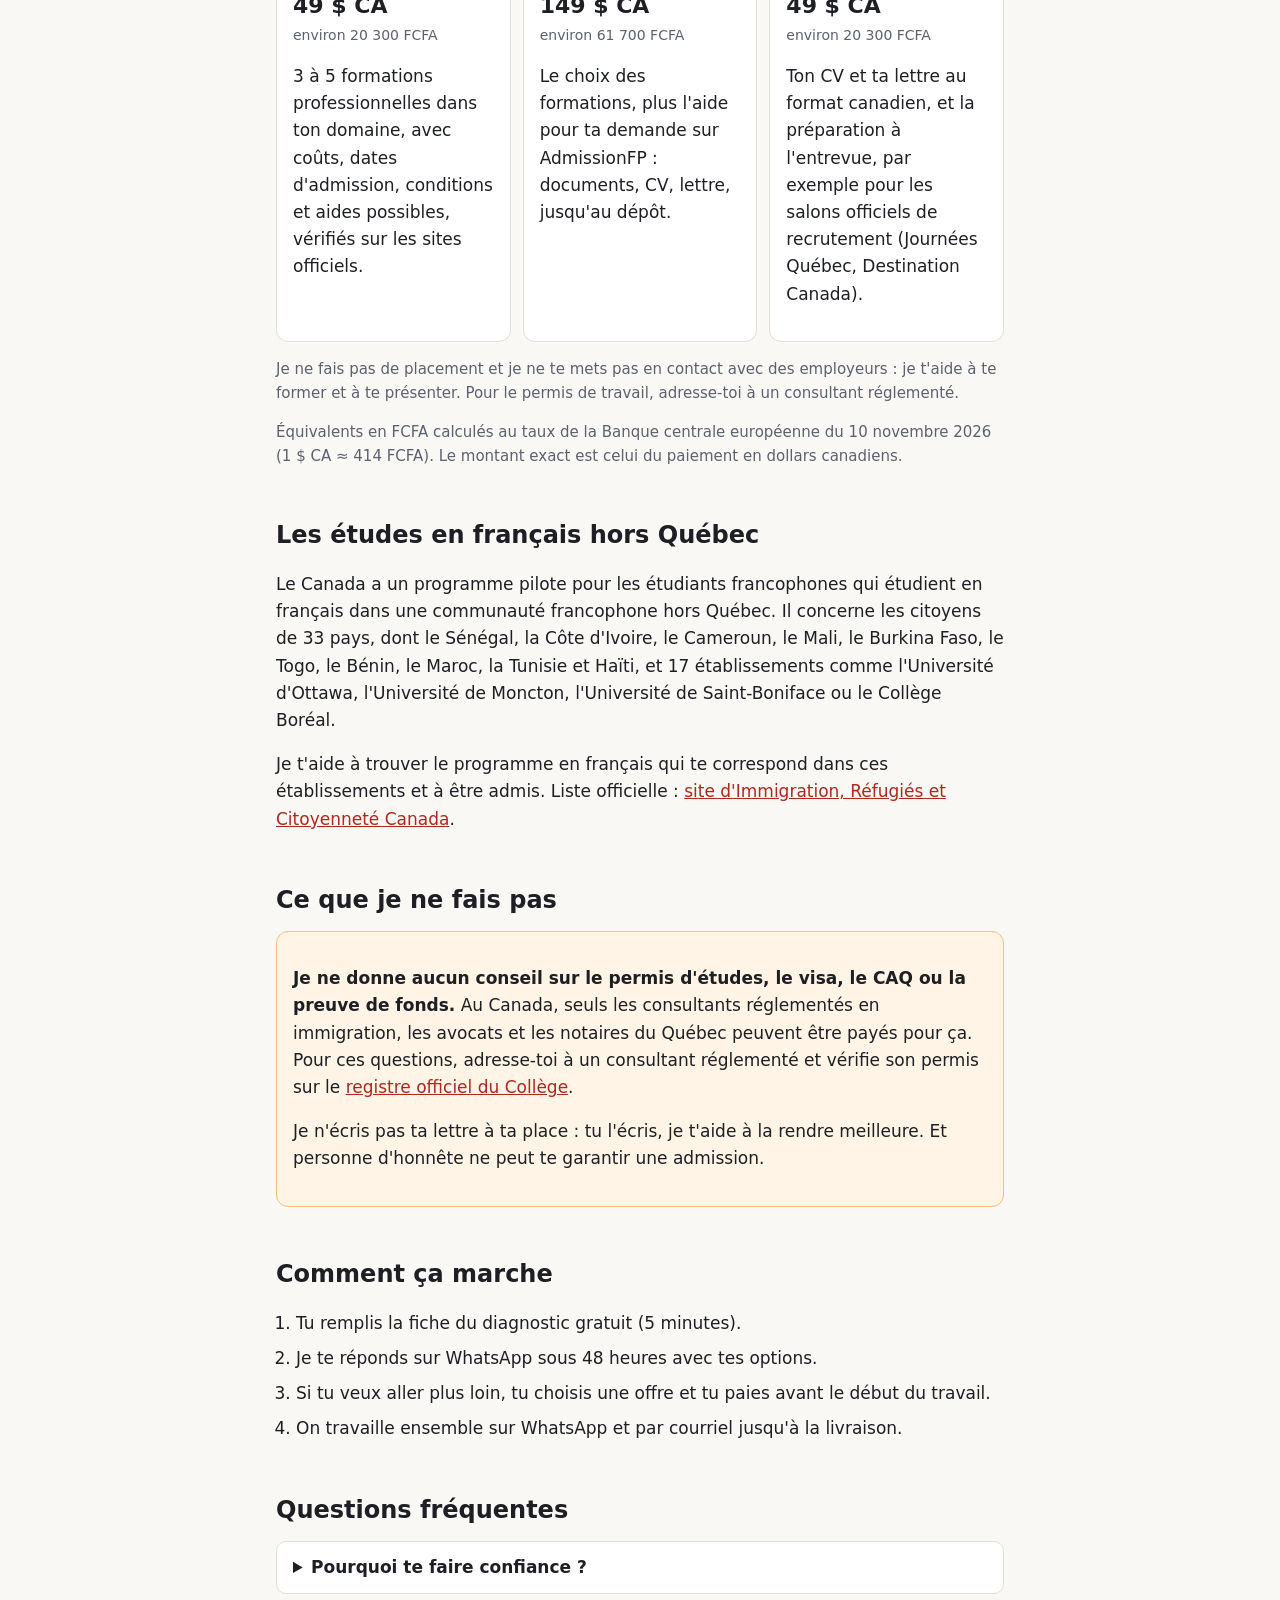
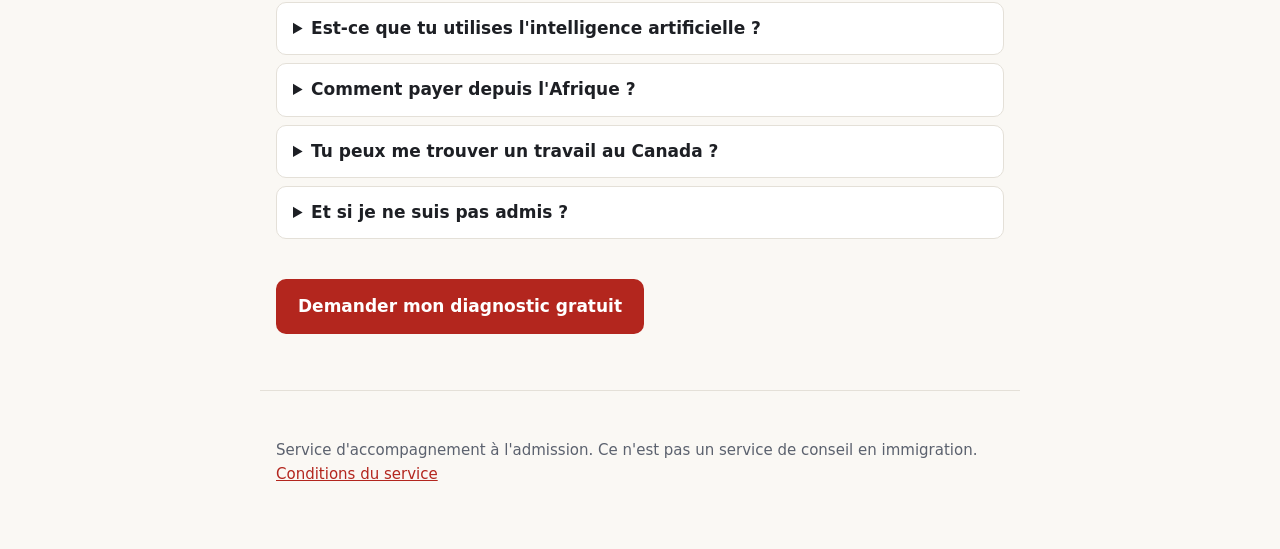
==== commit a805b4f3: "Exemple complet de fiche programmes (11 pages, 6 maîtrises vérifiées) + PDF Co-Authored-By: Claude O" ====
--- a/index.html
+++ b/index.html
@@ -32,7 +32,7 @@
     <div class="offre"><h3>Maîtrise ou doctorat avec mémoire</h3><div class="prix">299 $ CA<small>environ 123 700 FCFA</small></div><p>Professeurs qui travaillent sur ton sujet, premier courriel, projet de recherche, bourses.</p></div>
     <div class="offre"><h3>Suivi complet</h3><div class="prix">449 $ CA<small>environ 185 800 FCFA</small></div><p>Tout ce qui précède, jusqu'aux réponses des établissements.</p></div>
   </div>
-  <p><a href="exemple.html">Voir un exemple réel de fiche programmes →</a></p>
+  <p><a href="exemple.html">Voir un exemple complet de fiche programmes (11 pages) →</a></p>
   <h2>Tu as un métier ? La formation professionnelle</h2>
   <p>Électricien, soudeur, mécanicien, cuisinier, aide-soignant… Au Québec, des formations professionnelles publiques (DEP, souvent de 1 à 2 ans, en français) sont ouvertes aux étudiants internationaux dans beaucoup de métiers. C'est souvent le chemin le plus concret pour exercer ton métier au Canada.</p>
   <div class="offres">
@@ -64,7 +64,7 @@
   <h2>Questions fréquentes</h2>
   <details><summary>Pourquoi te faire confiance ?</summary><p>Mes prix sont publics, je ne promets rien d'impossible et je te rembourse entièrement si le travail n'a pas commencé. J'étudie moi-même au Canada : je connais les dossiers, les campus et la vie ici.</p></details>
   <details><summary>Est-ce que tu utilises l'intelligence artificielle ?</summary><p>Oui, pour chercher des programmes et des professeurs plus vite. Mais je vérifie chaque date limite et chaque frais sur le site officiel de l'établissement, et ta lettre reste écrite par toi.</p></details>
-  <details><summary>Comment payer depuis l'Afrique ?</summary><p>Par carte ou par un lien de paiement en ligne. Un proche au Canada ou en France peut aussi payer pour toi. Le paiement par mobile money arrive bientôt.</p></details>
+  <details><summary>Comment payer depuis l'Afrique ?</summary><p>Par carte Visa ou Mastercard, Apple Pay ou Google Pay, avec un lien de paiement sécurisé (Stripe), en dollars canadiens. Si ta banque refuse, demande-lui d'autoriser les paiements en ligne à l'étranger. <strong>Avec Wave ou Orange Money</strong> : crée la carte virtuelle Visa dans l'appli Wave, ou la carte Mastercard Orange Money dans l'appli Max it, recharge-la depuis ton solde, puis paie le lien avec cette carte. Un proche au Canada ou en France peut aussi payer pour toi : il écrit ton nom dans le champ prévu.</p></details>
   <details><summary>Tu peux me trouver un travail au Canada ?</summary><p>Non. Je ne fais pas de recrutement et je ne vends aucune offre d'emploi : méfie-toi de quiconque te promet un emploi au Canada contre de l'argent. Par contre, si tu as un métier, je peux t'aider à entrer dans une formation professionnelle au Québec, et préparer ton CV au format canadien.</p></details>
   <details><summary>Et si je ne suis pas admis ?</summary><p>C'est l'établissement qui décide, et personne ne peut le garantir. C'est pour ça qu'on postule à plusieurs programmes bien choisis.</p></details>
 
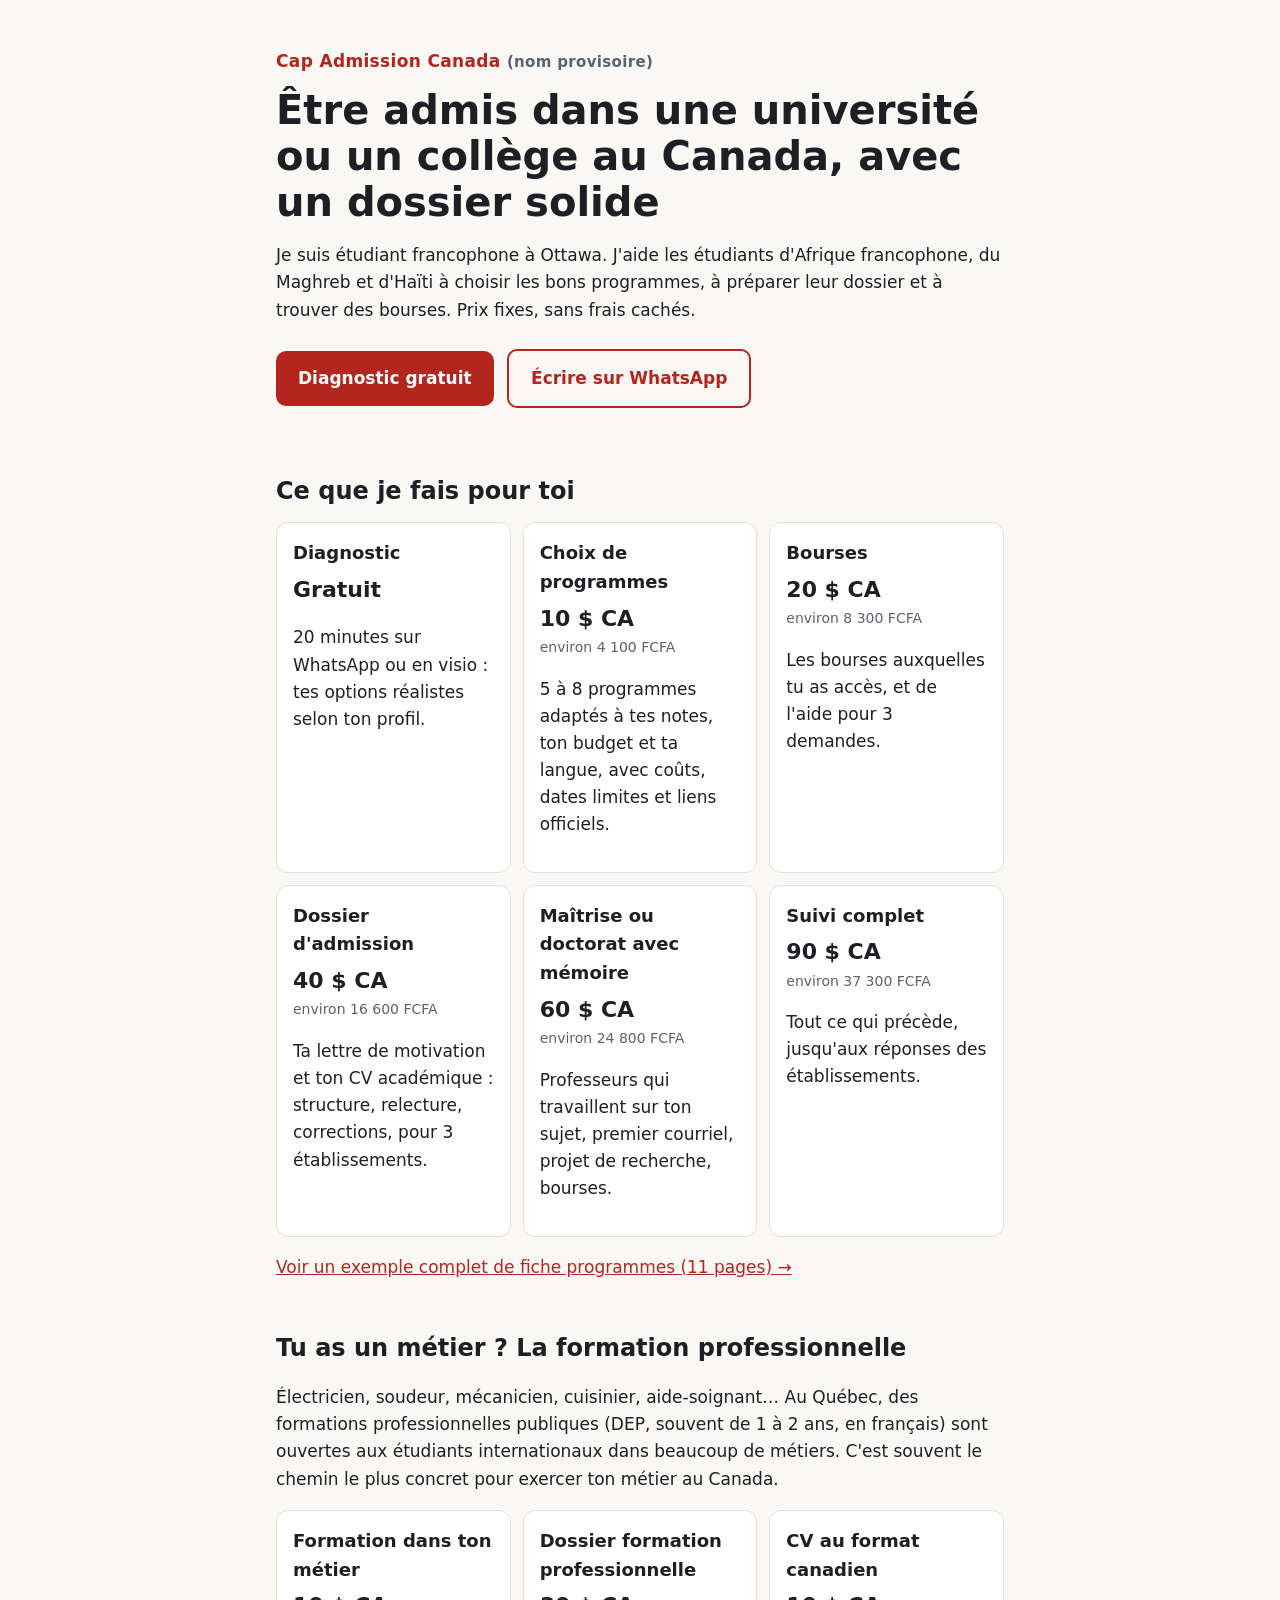
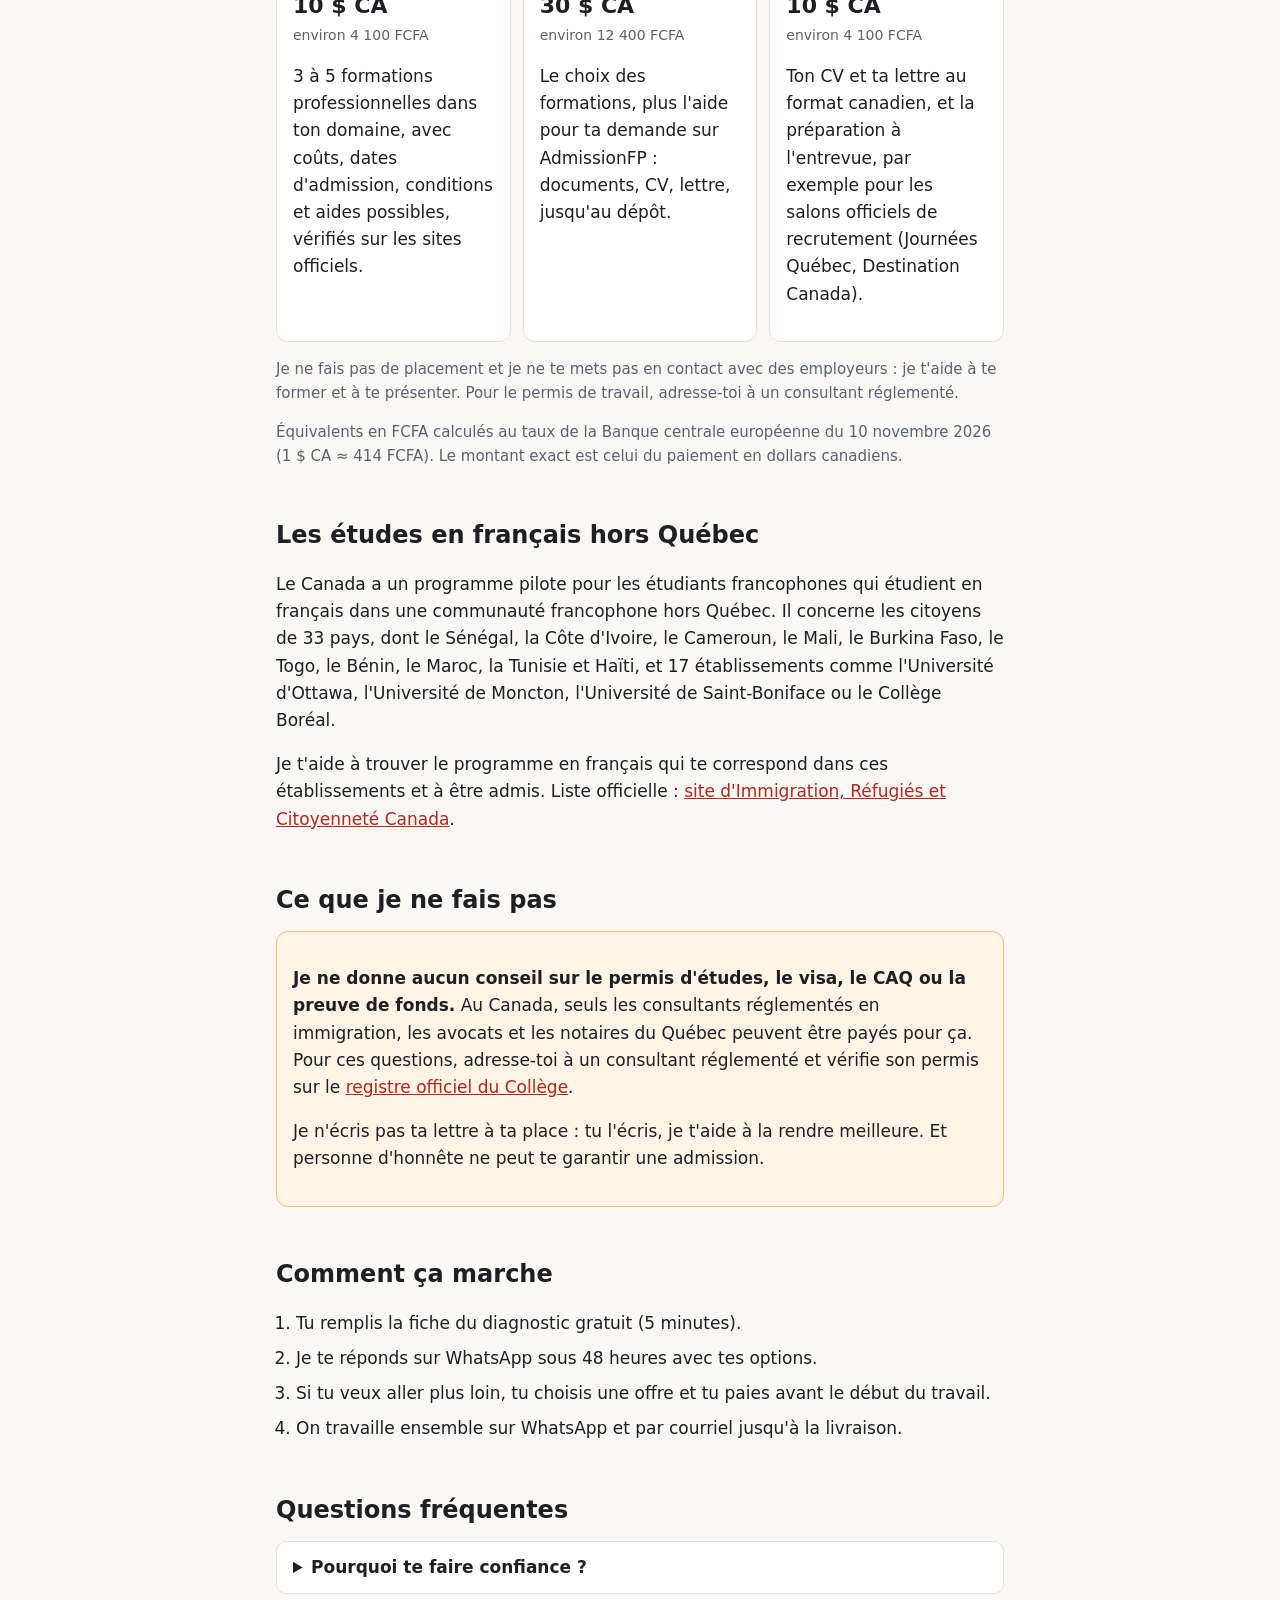
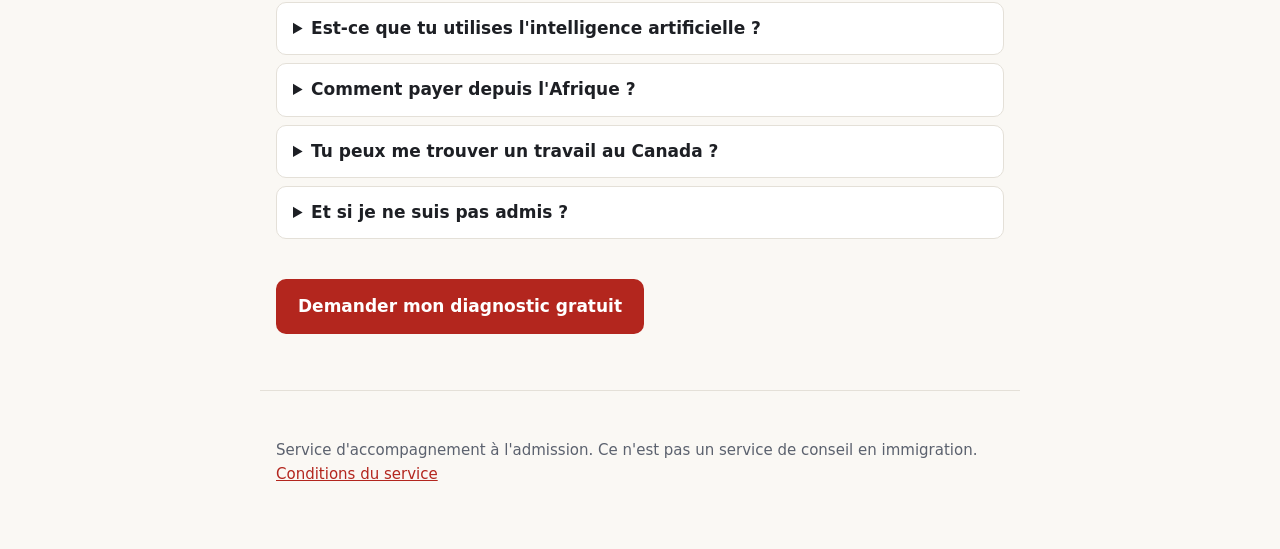
==== commit b241827a: "Nouveaux prix : 10 $ CA pour le choix de programmes, autres offres ajustées Co-Authored-By: Claude O" ====
--- a/index.html
+++ b/index.html
@@ -26,19 +26,19 @@
   <h2>Ce que je fais pour toi</h2>
   <div class="offres">
     <div class="offre"><h3>Diagnostic</h3><div class="prix">Gratuit</div><p>20 minutes sur WhatsApp ou en visio : tes options réalistes selon ton profil.</p></div>
-    <div class="offre"><h3>Choix de programmes</h3><div class="prix">49 $ CA<small>environ 20 300 FCFA</small></div><p>5 à 8 programmes adaptés à tes notes, ton budget et ta langue, avec coûts, dates limites et liens officiels.</p></div>
-    <div class="offre"><h3>Bourses</h3><div class="prix">99 $ CA<small>environ 41 000 FCFA</small></div><p>Les bourses auxquelles tu as accès, et de l'aide pour 3 demandes.</p></div>
-    <div class="offre"><h3>Dossier d'admission</h3><div class="prix">199 $ CA<small>environ 82 300 FCFA</small></div><p>Ta lettre de motivation et ton CV académique : structure, relecture, corrections, pour 3 établissements.</p></div>
-    <div class="offre"><h3>Maîtrise ou doctorat avec mémoire</h3><div class="prix">299 $ CA<small>environ 123 700 FCFA</small></div><p>Professeurs qui travaillent sur ton sujet, premier courriel, projet de recherche, bourses.</p></div>
-    <div class="offre"><h3>Suivi complet</h3><div class="prix">449 $ CA<small>environ 185 800 FCFA</small></div><p>Tout ce qui précède, jusqu'aux réponses des établissements.</p></div>
+    <div class="offre"><h3>Choix de programmes</h3><div class="prix">10 $ CA<small>environ 4 100 FCFA</small></div><p>5 à 8 programmes adaptés à tes notes, ton budget et ta langue, avec coûts, dates limites et liens officiels.</p></div>
+    <div class="offre"><h3>Bourses</h3><div class="prix">20 $ CA<small>environ 8 300 FCFA</small></div><p>Les bourses auxquelles tu as accès, et de l'aide pour 3 demandes.</p></div>
+    <div class="offre"><h3>Dossier d'admission</h3><div class="prix">40 $ CA<small>environ 16 600 FCFA</small></div><p>Ta lettre de motivation et ton CV académique : structure, relecture, corrections, pour 3 établissements.</p></div>
+    <div class="offre"><h3>Maîtrise ou doctorat avec mémoire</h3><div class="prix">60 $ CA<small>environ 24 800 FCFA</small></div><p>Professeurs qui travaillent sur ton sujet, premier courriel, projet de recherche, bourses.</p></div>
+    <div class="offre"><h3>Suivi complet</h3><div class="prix">90 $ CA<small>environ 37 300 FCFA</small></div><p>Tout ce qui précède, jusqu'aux réponses des établissements.</p></div>
   </div>
   <p><a href="exemple.html">Voir un exemple complet de fiche programmes (11 pages) →</a></p>
   <h2>Tu as un métier ? La formation professionnelle</h2>
   <p>Électricien, soudeur, mécanicien, cuisinier, aide-soignant… Au Québec, des formations professionnelles publiques (DEP, souvent de 1 à 2 ans, en français) sont ouvertes aux étudiants internationaux dans beaucoup de métiers. C'est souvent le chemin le plus concret pour exercer ton métier au Canada.</p>
   <div class="offres">
-    <div class="offre"><h3>Formation dans ton métier</h3><div class="prix">49 $ CA<small>environ 20 300 FCFA</small></div><p>3 à 5 formations professionnelles dans ton domaine, avec coûts, dates d'admission, conditions et aides possibles, vérifiés sur les sites officiels.</p></div>
-    <div class="offre"><h3>Dossier formation professionnelle</h3><div class="prix">149 $ CA<small>environ 61 700 FCFA</small></div><p>Le choix des formations, plus l'aide pour ta demande sur AdmissionFP : documents, CV, lettre, jusqu'au dépôt.</p></div>
-    <div class="offre"><h3>CV au format canadien</h3><div class="prix">49 $ CA<small>environ 20 300 FCFA</small></div><p>Ton CV et ta lettre au format canadien, et la préparation à l'entrevue, par exemple pour les salons officiels de recrutement (Journées Québec, Destination Canada).</p></div>
+    <div class="offre"><h3>Formation dans ton métier</h3><div class="prix">10 $ CA<small>environ 4 100 FCFA</small></div><p>3 à 5 formations professionnelles dans ton domaine, avec coûts, dates d'admission, conditions et aides possibles, vérifiés sur les sites officiels.</p></div>
+    <div class="offre"><h3>Dossier formation professionnelle</h3><div class="prix">30 $ CA<small>environ 12 400 FCFA</small></div><p>Le choix des formations, plus l'aide pour ta demande sur AdmissionFP : documents, CV, lettre, jusqu'au dépôt.</p></div>
+    <div class="offre"><h3>CV au format canadien</h3><div class="prix">10 $ CA<small>environ 4 100 FCFA</small></div><p>Ton CV et ta lettre au format canadien, et la préparation à l'entrevue, par exemple pour les salons officiels de recrutement (Journées Québec, Destination Canada).</p></div>
   </div>
   <p class="doux">Je ne fais pas de placement et je ne te mets pas en contact avec des employeurs : je t'aide à te former et à te présenter. Pour le permis de travail, adresse-toi à un consultant réglementé.</p>
   <p class="doux">Équivalents en FCFA calculés au taux de la Banque centrale européenne du 10 novembre 2026 (1 $ CA ≈ 414 FCFA). Le montant exact est celui du paiement en dollars canadiens.</p>
